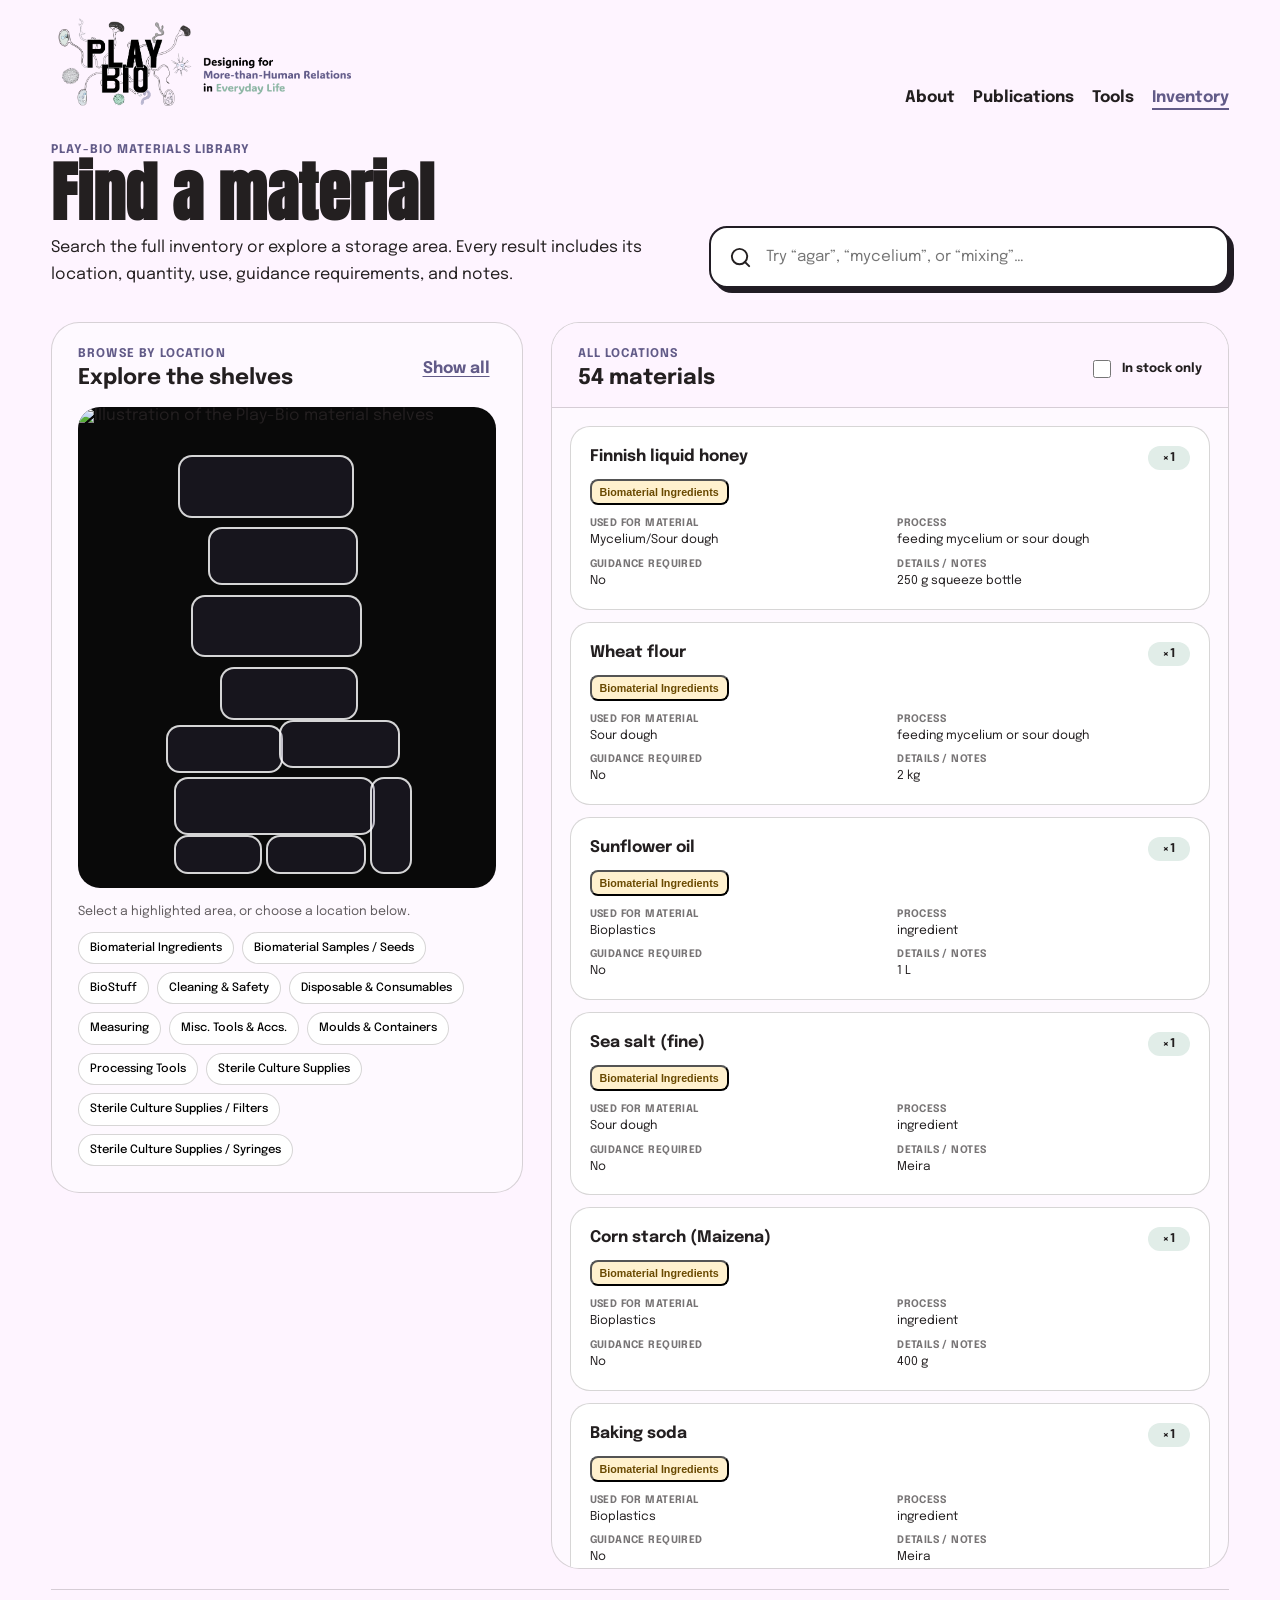
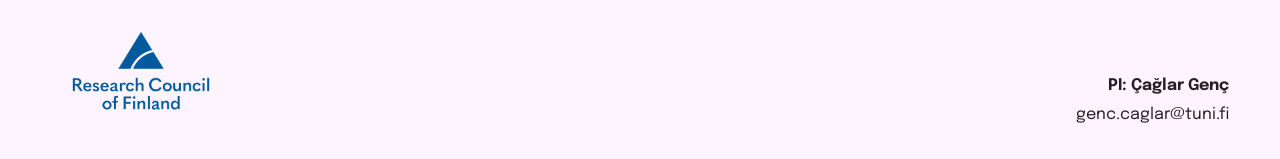
==== inventory.html @ c02df2cf "Added Inventory Added Inventory" ====
<!DOCTYPE html>
<html lang="en">
<head>
  <title>Material Inventory • Play-Bio</title>
  <meta charset="utf-8" />
  <meta name="viewport" content="width=device-width, initial-scale=1" />
  <meta name="description" content="Browse and search the Play-Bio biomaterials inventory by shelf, material, or process." />
  <link rel="stylesheet" href="assets/css/main.css" />
  <link rel="stylesheet" href="assets/css/inventory.css" />
  <link rel="preconnect" href="https://fonts.googleapis.com">
  <link rel="preconnect" href="https://fonts.gstatic.com" crossorigin>
  <link href="https://fonts.googleapis.com/css2?family=Epilogue:wght@400;500;700&family=Anton&display=swap" rel="stylesheet">
</head>
<body data-page="inventory">
  <section class="site-width header-container">
    <div class="logo logo--full">
      <a href="index.html" aria-label="Play-Bio home">
        <img src="images/Logo_with_text_transparent.png" alt="Play-Bio logo">
      </a>
    </div>
    <nav id="nav" class="nav">
      <a href="index.html">About</a>
      <a href="publications.html">Publications</a>
      <a href="tools.html">Tools</a>
      <a href="inventory.html" aria-current="page">Inventory</a>
    </nav>
  </section>

  <main class="site-width page-wrap inventory-page">
    <header class="inventory-hero">
      <div>
        <p class="inventory-eyebrow">Play-Bio materials library</p>
        <h1 class="section-title">Find a material</h1>
        <p class="section-intro">Search the full inventory or explore a storage area. Every result includes its location, quantity, use, guidance requirements, and notes.</p>
      </div>
      <label class="inventory-search">
        <span class="sr-only">Search inventory</span>
        <svg aria-hidden="true" viewBox="0 0 24 24"><path d="m21 21-4.6-4.6m2.6-5.4a8 8 0 1 1-16 0 8 8 0 0 1 16 0Z"/></svg>
        <input id="inventory-search" type="search" placeholder="Try “agar”, “mycelium”, or “mixing”…" autocomplete="off">
        <button id="inventory-clear" type="button" aria-label="Clear search">×</button>
      </label>
    </header>

    <div class="inventory-layout">
      <section class="shelf-browser" aria-labelledby="shelf-heading">
        <div class="panel-heading">
          <div>
            <p class="panel-kicker">Browse by location</p>
            <h2 id="shelf-heading">Explore the shelves</h2>
          </div>
          <button id="show-all" class="text-button" type="button">Show all</button>
        </div>

        <div class="shelf-map" id="shelf-map">
          <img src="images/Shelves_color.png" alt="Illustration of the Play-Bio material shelves">
          <div id="shelf-hotspots" class="shelf-hotspots" aria-label="Shelf areas"></div>
        </div>
        <p class="shelf-help">Select a highlighted area, or choose a location below.</p>
        <div id="shelf-filters" class="shelf-filters" aria-label="Filter by shelf or drawer"></div>
      </section>

      <section class="inventory-results" aria-labelledby="results-heading">
        <div class="panel-heading results-heading">
          <div>
            <p id="results-context" class="panel-kicker">All locations</p>
            <h2 id="results-heading"><span id="result-count">0</span> materials</h2>
          </div>
          <label class="availability-filter">
            <input id="in-stock-only" type="checkbox">
            <span>In stock only</span>
          </label>
        </div>
        <div id="inventory-list" class="inventory-list" aria-live="polite"></div>
        <noscript><p>Please enable JavaScript to browse the inventory.</p></noscript>
      </section>
    </div>
  </main>

  <section class="footer">
    <div class="site-width footer-container">
      <div class="footer-content footer-content--playbio">
        <div class="footer-box footer-box--logo"><img src="images/research-council-finland.png" alt="Research Council of Finland Logo"></div>
        <div class="footer-box footer-box--contact footer-box--right">
          <p><strong>PI: Çağlar Genç</strong></p>
          <p><a href="mailto:genc.caglar@tuni.fi">genc.caglar@tuni.fi</a></p>
        </div>
      </div>
    </div>
  </section>

  <script src="assets/js/inventory-data.js"></script>
  <script src="assets/js/inventory.js"></script>
</body>
</html>
---- assets/css/main.css ----
@import url('https://fonts.googleapis.com/css2?family=Epilogue:wght@400;500;700&display=swap');
@import url('https://fonts.googleapis.com/css2?family=Anton&display=swap');

:root{
  --primary-color:#625b88;
  --secondary-color:#e1ede8;
  --background-color:#fef4ff;
  --accent-color:#cce8f4;
  --green-card:#bfe0ce;
  --purple-card:#c8c3df;
  --text-color:#231f20;
  --line-color:rgba(35,31,32,.18);
  --site-width:min(1240px,92%);
}

*{box-sizing:border-box}
html,body{margin:0;padding:0}
body{
  background:var(--background-color);
  color:var(--text-color);
  font-family:'Epilogue',Arial,sans-serif;
}
a{color:inherit;text-decoration:none}
img{max-width:100%;display:block}

.site-width{
  width: min(1240px, 92%);
  margin-left: auto;
  margin-right: auto;
}
.section-width{
  width:100%;
}

.header-container{
  margin-top: 18px;
  margin-bottom: 8px;
  display: flex;
  justify-content: space-between;
  align-items: flex-end;
  gap: 32px;
  flex-wrap: wrap;
}
.header-container--home{
  align-items: flex-end;
}

.logo{height:auto}
.logo--full{width:min(300px,48vw)}
.logo--mark{width:min(260px,32vw)}
.logo img{width:100%;height:auto;display:block}

.nav{
  display:flex;
  justify-content:flex-end;
  align-items:flex-start;
  flex-wrap:wrap;
  gap:18px;
  padding-top:8px;
  margin-left:auto;
  text-align:right;
}
.nav--home{
  justify-content:flex-end;
  margin-bottom:18px;
}
.nav a{
  color:var(--text-color);
  text-decoration:none;
  font-weight:700;
  font-family:'Epilogue',Arial,sans-serif;
  position:relative;
}
.nav a:hover,
.nav a[aria-current="page"]{color:var(--primary-color)}
.nav a::after{
  content:"";
  position:absolute;
  left:0;
  bottom:-4px;
  width:100%;
  height:2px;
  background:currentColor;
  transform:scaleX(0);
  transform-origin:left center;
  transition:transform .2s ease;
}
.nav a:hover::after,
.nav a[aria-current="page"]::after{transform:scaleX(1)}

.home-intro{
  flex:1 1 540px;
  min-width:280px;
  padding-top:10px;
}
.home-intro__text{
  border-top: none;
  padding-top: 14px;
}
.home-intro__text p{
  color:var(--primary-color);
  margin: 0 0 12px;
  line-height: 1.7;
  font-size: 0.9rem;
  text-align: justify;
}
.home-copy{margin-top:0}
.info-container{
  width:100%;
  display:flex;
  justify-content:center;
  flex-wrap:wrap;
  margin:0;
}
.info-content{
  width:100%;
  justify-content:space-around;
  flex-wrap:wrap;
  display:flex;
}
.info-content--stacked{display:block}
.text{margin:1%;text-align:left}
.text--full{width:100%;margin:0}
.text p{
  font-size: 1rem;
  color: var(--text-color);
  margin-bottom: 1em;
  line-height: 1.85;
  text-align: justify;
}

.contact-strip{
  margin-top:10px;
}
.contact-strip__inner{
  display:flex;
  justify-content:space-between;
  align-items:center;
  gap:20px;
  flex-wrap:wrap;
  padding:10px 0 0;
}
.contact-email{font-size:1rem}
.social-link{
  display:inline-flex;
  align-items:center;
  gap:10px;
  font-weight:500;
}
.social-link__icon{
  width:26px;
  height:26px;
  border:2px solid var(--text-color);
  border-radius:8px;
  position:relative;
  display:inline-block;
}
.social-link__icon::before{
  content:"";
  position:absolute;
  width:10px;
  height:10px;
  border:2px solid var(--text-color);
  border-radius:50%;
  top:5px;
  left:5px;
}
.social-link__icon::after{
  content:"";
  position:absolute;
  width:4px;
  height:4px;
  border-radius:50%;
  background:var(--text-color);
  top:4px;
  right:4px;
}

.page-wrap{
  padding:20px 0;
}
.section-title{
  font-family:'Anton',Arial,sans-serif;
  font-size:2.4em;
  margin:16px 0;
  color:var(--text-color);
}
.section-title--scribble{
  font-size:2em;
  font-family:'Epilogue',Arial,sans-serif;
  font-weight:700;
  text-transform:none;
}
.section-intro{
  max-width:860px;
  line-height:1.7;
  margin:0 0 18px;
}

.recent-section{
  background:var(--accent-color);
  margin-top:18px;
  margin-bottom:30px;
  border-radius:28px;
  padding:12px 24px 18px;
}
.recent-carousel{
  position: relative;
  width: 100%;
}

.recent-carousel__viewport{
  overflow: hidden;
  width: 100%;
}
.recent-carousel__track{
  display:flex;
  transition:transform .35s ease;
}
.carousel-card{
  min-width: 100%;
  padding: 8px 44px 8px 16px;
}
.carousel-card__inner{
  background: transparent;
  border-radius: 24px;
  padding: 8px 0;
  display: grid;
  grid-template-columns: 35% 1fr;
  gap: 28px;
  align-items: center;
}
.carousel-card__thumb{
  width: 100%;
  aspect-ratio: 1 / 1;
  border-radius: 18px;
  overflow: hidden;
  background: #fff;
}
.carousel-card__thumb img{
  width:100%;
  height:100%;
  object-fit:cover;
}
.carousel-card__type{
  font-weight:700;
  color:var(--primary-color);
  margin-bottom:4px;
}
.carousel-card__title{
  margin:0 0 8px;
  font-size:1.2rem;
}
.carousel-card__text{
  margin:0 0 10px;
  line-height:1.6;
}
.carousel-arrow{
  position: absolute;
  top: 50%;
  transform: translateY(-50%);
  z-index: 2;
  width: 42px;
  height: 42px;
  border: none;
  border-radius: 50%;
  background: rgba(255,255,255,.92);
  color: var(--text-color);
  cursor: pointer;
  font-size: 1.5rem;
  box-shadow: 0 2px 10px rgba(0,0,0,.08);
}


.carousel-arrow--left{
  left: 8px;
}

.carousel-arrow--right{
  right: 8px;
}

.footer-container{
  margin: 0 auto;
  padding: 0;
}

.footer-content{
  width: 100%;
  display: flex;
  justify-content: space-between;
  align-items: flex-end;
  flex-wrap: wrap;
  gap: 24px;
  padding: 20px 0 28px;
  border-top: 1px solid var(--line-color);
}
.footer-box{
  margin: 0;
  text-align: left;
}
.footer-box--logo{flex:0 0 auto}
.footer-box--logo img{max-width:180px}
.footer-box--contact{flex:0 0 auto}
.footer-box--right{text-align:right}
.footer-box p{
  margin:.2em 0;
  line-height:1.6;
}

@media (max-width:900px){
  .carousel-card__inner{grid-template-columns:1fr}
}
@media (max-width:640px){
  .section-title{font-size:2em}
  .nav{gap:12px}
  .footer-box--right{text-align:left}
  .recent-section{padding-left:16px;padding-right:16px}
}

.text-link{
  color: var(--primary-color);
  text-decoration: underline;
  text-underline-offset: 2px;
}

.text-link:hover{
  opacity: 0.8;
}
.social-link{
  display: inline-flex;
  align-items: center;
  gap: 10px;
  font-weight: 500;
  transition: color 0.2s ease;
}

.social-link--instagram i{
  width: 34px;
  height: 34px;
  display: inline-flex;
  align-items: center;
  justify-content: center;
  border-radius: 50%;
  background: var(--text-color);
  color: var(--background-color);
  font-size: 1rem;
  line-height: 1;
  transition: background-color 0.2s ease, color 0.2s ease, transform 0.2s ease;
}

.social-link--instagram:hover{
  color: var(--primary-color);
}

.social-link--instagram:hover i{
  background: var(--primary-color);
  color: #fff;
  transform: translateY(-1px);
}
---- assets/css/inventory.css ----
:root{--inventory-orange:#f5a800;--inventory-ink:#211c24;--inventory-paper:#fffafc}
.sr-only{position:absolute;width:1px;height:1px;padding:0;margin:-1px;overflow:hidden;clip:rect(0,0,0,0);white-space:nowrap;border:0}
.inventory-page{padding-top:30px}
.inventory-hero{display:grid;grid-template-columns:minmax(0,1fr) minmax(320px,520px);gap:42px;align-items:end;margin-bottom:34px}
.inventory-eyebrow,.panel-kicker{margin:0 0 7px;color:var(--primary-color);font-size:.75rem;font-weight:700;letter-spacing:.09em;text-transform:uppercase}
.inventory-hero .section-title{margin:0 0 10px;font-size:clamp(2.5rem,5vw,4.8rem);line-height:.95}
.inventory-hero .section-intro{margin:0;max-width:680px}
.inventory-search{height:62px;display:flex;align-items:center;gap:12px;padding:0 18px;border:2px solid var(--inventory-ink);border-radius:18px;background:#fff;box-shadow:5px 5px 0 var(--inventory-ink)}
.inventory-search:focus-within{outline:3px solid var(--accent-color);outline-offset:3px}
.inventory-search svg{width:23px;fill:none;stroke:currentColor;stroke-width:2;stroke-linecap:round}
.inventory-search input{min-width:0;flex:1;border:0;outline:0;background:transparent;font:inherit;font-size:.95rem;color:inherit}
.inventory-search button{display:none;border:0;background:transparent;font-size:1.8rem;line-height:1;cursor:pointer;color:var(--primary-color)}
.inventory-search.has-value button{display:block}
.inventory-layout{display:grid;grid-template-columns:minmax(330px,.82fr) minmax(430px,1.18fr);gap:28px;align-items:start}
.shelf-browser,.inventory-results{border:1px solid var(--line-color);border-radius:28px;background:rgba(255,255,255,.48);overflow:hidden}
.panel-heading{display:flex;justify-content:space-between;align-items:center;gap:20px;padding:25px 26px 18px}
.panel-heading h2{margin:0;font-size:1.35rem}
.text-button{border:0;background:transparent;color:var(--primary-color);font:inherit;font-weight:700;cursor:pointer;text-decoration:underline;text-underline-offset:3px}
.shelf-map{position:relative;width:calc(100% - 52px);margin:0 26px;aspect-ratio:1778/2048;border-radius:22px;overflow:hidden;background:#090909}
.shelf-map>img{width:100%;height:100%;object-fit:cover}
.shelf-hotspots{position:absolute;inset:0}
.shelf-hotspot{position:absolute;border:2px solid rgba(255,255,255,.82);border-radius:14px;background:rgba(98,91,136,.16);cursor:pointer;transition:background .18s,box-shadow .18s,transform .18s}
.shelf-hotspot::after{content:attr(data-short);position:absolute;left:50%;top:50%;transform:translate(-50%,-50%);padding:5px 8px;border-radius:999px;background:rgba(35,31,32,.88);color:#fff;font:700 .63rem/1.1 'Epilogue',sans-serif;white-space:nowrap;opacity:0;transition:opacity .18s}
.shelf-hotspot:hover,.shelf-hotspot:focus-visible,.shelf-hotspot.is-active{background:rgba(204,232,244,.38);box-shadow:0 0 0 3px var(--inventory-orange);outline:0;transform:translateY(-2px)}
.shelf-hotspot:hover::after,.shelf-hotspot:focus-visible::after,.shelf-hotspot.is-active::after{opacity:1}
.shelf-help{margin:15px 26px 10px;font-size:.78rem;line-height:1.5;color:rgba(35,31,32,.72)}
.shelf-filters{display:flex;flex-wrap:wrap;gap:8px;padding:0 26px 26px}
.shelf-filter{border:1px solid var(--line-color);border-radius:999px;padding:8px 11px;background:#fff;font:500 .72rem/1.25 'Epilogue',sans-serif;cursor:pointer}
.shelf-filter:hover,.shelf-filter.is-active{border-color:var(--primary-color);background:var(--primary-color);color:#fff}
.results-heading{position:sticky;top:0;z-index:3;background:rgba(254,244,255,.96);border-bottom:1px solid var(--line-color);backdrop-filter:blur(10px)}
.availability-filter{display:flex;align-items:center;gap:8px;font-size:.78rem;font-weight:700;cursor:pointer}
.availability-filter input{width:18px;height:18px;accent-color:var(--primary-color)}
.inventory-list{display:grid;gap:12px;padding:18px;max-height:1160px;overflow:auto}
.inventory-card{padding:19px;border:1px solid var(--line-color);border-radius:20px;background:#fff;transition:border-color .2s,transform .2s}
.inventory-card:hover{border-color:var(--primary-color);transform:translateY(-1px)}
.inventory-card__top{display:flex;justify-content:space-between;gap:16px;align-items:flex-start}
.inventory-card h3{margin:0;font-size:1rem;line-height:1.35}
.quantity{flex:0 0 auto;min-width:42px;padding:6px 9px;border-radius:12px;background:var(--secondary-color);text-align:center;font-size:.75rem;font-weight:700}
.quantity.is-empty{background:#f1e3e3;color:#7d3939}
.location-pill{display:inline-flex;margin:9px 0 13px;padding:5px 8px;border-radius:8px;background:#fff1ce;color:#694900;font-size:.67rem;font-weight:700}
.inventory-card dl{display:grid;grid-template-columns:1fr 1fr;gap:10px 15px;margin:0}
.inventory-card dt{margin:0 0 3px;color:rgba(35,31,32,.62);font-size:.65rem;font-weight:700;letter-spacing:.04em;text-transform:uppercase}
.inventory-card dd{margin:0;font-size:.76rem;line-height:1.45}
.guidance-yes{color:#9a351e;font-weight:700}
.empty-state{padding:50px 25px;text-align:center}
.empty-state h3{margin:0 0 8px}.empty-state p{margin:0;line-height:1.6;color:rgba(35,31,32,.7)}
@media(max-width:960px){.inventory-hero,.inventory-layout{grid-template-columns:1fr}.inventory-hero{gap:24px}.shelf-map{max-width:600px;margin-left:auto;margin-right:auto}.inventory-results{min-height:400px}.inventory-list{max-height:none}}
@media(max-width:640px){.inventory-page{padding-top:18px}.inventory-search{height:56px;box-shadow:3px 3px 0 var(--inventory-ink)}.panel-heading{padding:20px 18px 15px}.shelf-map{width:calc(100% - 36px)}.shelf-help{margin-left:18px;margin-right:18px}.shelf-filters{padding:0 18px 20px}.inventory-list{padding:12px}.inventory-card dl{grid-template-columns:1fr}.availability-filter span{max-width:62px}.shelf-hotspot::after{font-size:.55rem}}
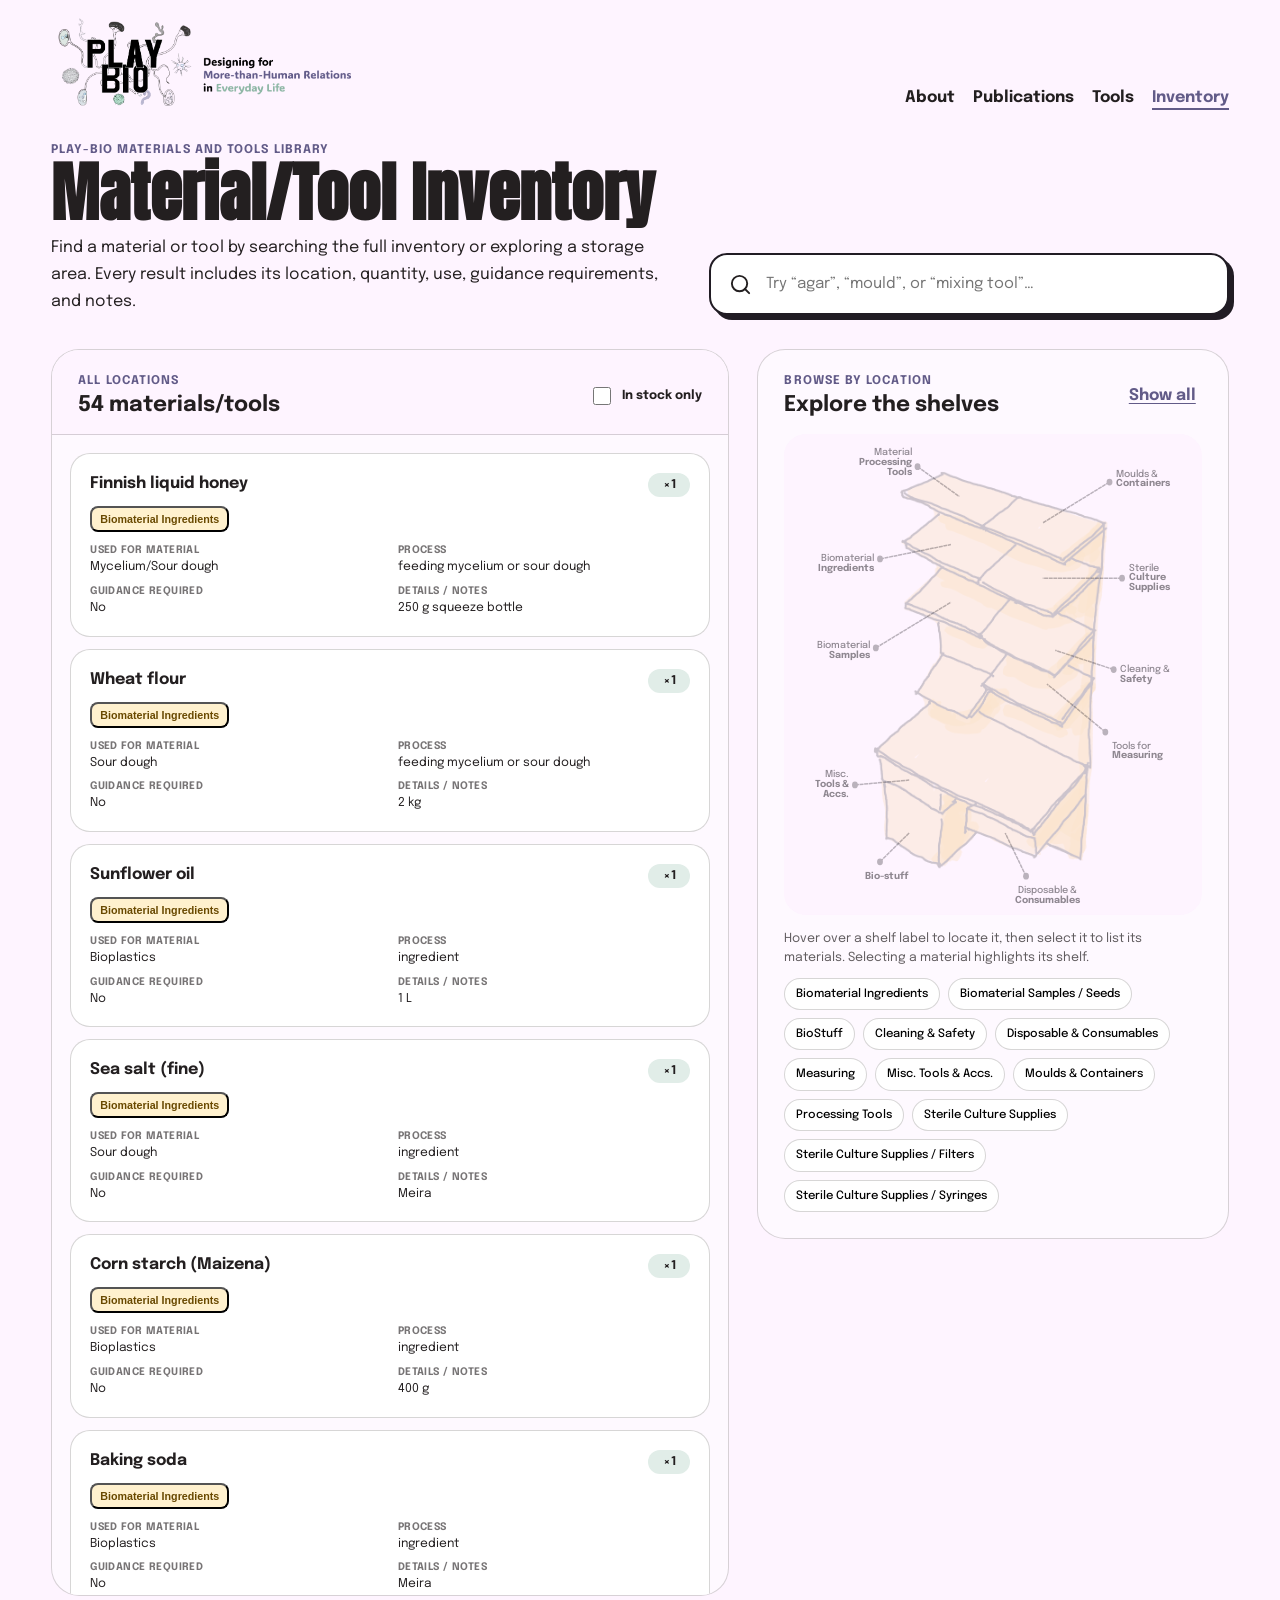
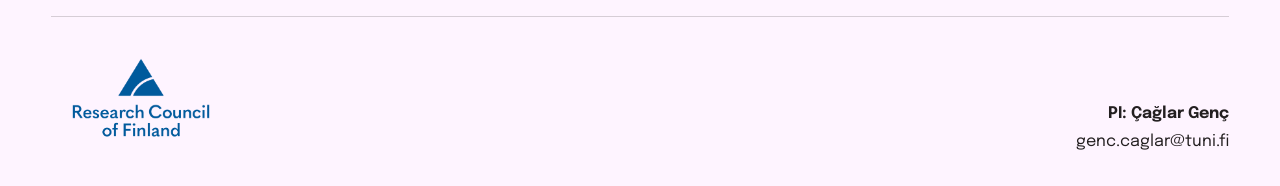
==== commit b628169e: "Inventory Finalized for now" ====
--- a/inventory.html
+++ b/inventory.html
@@ -1,12 +1,12 @@
 <!DOCTYPE html>
 <html lang="en">
 <head>
-  <title>Material Inventory • Play-Bio</title>
+  <title>Material/Tool Inventory • Play-Bio</title>
   <meta charset="utf-8" />
   <meta name="viewport" content="width=device-width, initial-scale=1" />
-  <meta name="description" content="Browse and search the Play-Bio biomaterials inventory by shelf, material, or process." />
+  <meta name="description" content="Find and browse Play-Bio materials and tools by name, shelf, use, or process." />
   <link rel="stylesheet" href="assets/css/main.css" />
-  <link rel="stylesheet" href="assets/css/inventory.css" />
+  <link rel="stylesheet" href="assets/css/inventory.css?v=8" />
   <link rel="preconnect" href="https://fonts.googleapis.com">
   <link rel="preconnect" href="https://fonts.gstatic.com" crossorigin>
   <link href="https://fonts.googleapis.com/css2?family=Epilogue:wght@400;500;700&family=Anton&display=swap" rel="stylesheet">
@@ -29,19 +29,34 @@
   <main class="site-width page-wrap inventory-page">
     <header class="inventory-hero">
       <div>
-        <p class="inventory-eyebrow">Play-Bio materials library</p>
-        <h1 class="section-title">Find a material</h1>
-        <p class="section-intro">Search the full inventory or explore a storage area. Every result includes its location, quantity, use, guidance requirements, and notes.</p>
+        <p class="inventory-eyebrow">Play-Bio materials and tools library</p>
+        <h1 class="section-title">Material/Tool Inventory</h1>
+        <p class="section-intro">Find a material or tool by searching the full inventory or exploring a storage area. Every result includes its location, quantity, use, guidance requirements, and notes.</p>
       </div>
       <label class="inventory-search">
-        <span class="sr-only">Search inventory</span>
+        <span class="sr-only">Search materials and tools</span>
         <svg aria-hidden="true" viewBox="0 0 24 24"><path d="m21 21-4.6-4.6m2.6-5.4a8 8 0 1 1-16 0 8 8 0 0 1 16 0Z"/></svg>
-        <input id="inventory-search" type="search" placeholder="Try “agar”, “mycelium”, or “mixing”…" autocomplete="off">
+        <input id="inventory-search" type="search" placeholder="Try “agar”, “mould”, or “mixing tool”…" autocomplete="off">
         <button id="inventory-clear" type="button" aria-label="Clear search">×</button>
       </label>
     </header>
 
     <div class="inventory-layout">
+      <section class="inventory-results" aria-labelledby="results-heading">
+        <div class="panel-heading results-heading">
+          <div>
+            <p id="results-context" class="panel-kicker">All locations</p>
+            <h2 id="results-heading"><span id="result-count">0</span> materials/tools</h2>
+          </div>
+          <label class="availability-filter">
+            <input id="in-stock-only" type="checkbox">
+            <span>In stock only</span>
+          </label>
+        </div>
+        <div id="inventory-list" class="inventory-list" aria-live="polite"></div>
+        <noscript><p>Please enable JavaScript to browse the inventory.</p></noscript>
+      </section>
+
       <section class="shelf-browser" aria-labelledby="shelf-heading">
         <div class="panel-heading">
           <div>
@@ -52,27 +67,25 @@
         </div>
 
         <div class="shelf-map" id="shelf-map">
-          <img src="images/Shelves_color.png" alt="Illustration of the Play-Bio material shelves">
+          <img class="shelf-image shelf-image--base" src="images/Shelves_color.png" alt="Illustration of the Play-Bio material shelves">
+          <svg class="shelf-image-veil" viewBox="0 0 100 100" preserveAspectRatio="none" aria-hidden="true">
+            <defs>
+              <filter id="shelf-spotlight-feather" x="-40%" y="-40%" width="180%" height="180%" color-interpolation-filters="sRGB">
+                <feGaussianBlur stdDeviation="4.5" />
+              </filter>
+              <mask id="shelf-spotlight-mask">
+                <rect width="100" height="100" fill="white" />
+                <g id="shelf-spotlight-circles" filter="url(#shelf-spotlight-feather)"></g>
+              </mask>
+            </defs>
+            <rect class="shelf-image-dimmer" width="100" height="100" mask="url(#shelf-spotlight-mask)" />
+          </svg>
           <div id="shelf-hotspots" class="shelf-hotspots" aria-label="Shelf areas"></div>
         </div>
-        <p class="shelf-help">Select a highlighted area, or choose a location below.</p>
+        <p class="shelf-help">Hover over a shelf label to locate it, then select it to list its materials. Selecting a material highlights its shelf.</p>
         <div id="shelf-filters" class="shelf-filters" aria-label="Filter by shelf or drawer"></div>
       </section>
 
-      <section class="inventory-results" aria-labelledby="results-heading">
-        <div class="panel-heading results-heading">
-          <div>
-            <p id="results-context" class="panel-kicker">All locations</p>
-            <h2 id="results-heading"><span id="result-count">0</span> materials</h2>
-          </div>
-          <label class="availability-filter">
-            <input id="in-stock-only" type="checkbox">
-            <span>In stock only</span>
-          </label>
-        </div>
-        <div id="inventory-list" class="inventory-list" aria-live="polite"></div>
-        <noscript><p>Please enable JavaScript to browse the inventory.</p></noscript>
-      </section>
     </div>
   </main>
 
@@ -89,6 +102,6 @@
   </section>
 
   <script src="assets/js/inventory-data.js"></script>
-  <script src="assets/js/inventory.js"></script>
+  <script src="assets/js/inventory.js?v=8"></script>
 </body>
 </html>
--- a/assets/css/inventory.css
+++ b/assets/css/inventory.css
@@ -11,18 +11,57 @@
 .inventory-search input{min-width:0;flex:1;border:0;outline:0;background:transparent;font:inherit;font-size:.95rem;color:inherit}
 .inventory-search button{display:none;border:0;background:transparent;font-size:1.8rem;line-height:1;cursor:pointer;color:var(--primary-color)}
 .inventory-search.has-value button{display:block}
-.inventory-layout{display:grid;grid-template-columns:minmax(330px,.82fr) minmax(430px,1.18fr);gap:28px;align-items:start}
+.inventory-layout{display:grid;grid-template-columns:minmax(430px,1.18fr) minmax(330px,.82fr);gap:28px;align-items:start}
 .shelf-browser,.inventory-results{border:1px solid var(--line-color);border-radius:28px;background:rgba(255,255,255,.48);overflow:hidden}
 .panel-heading{display:flex;justify-content:space-between;align-items:center;gap:20px;padding:25px 26px 18px}
 .panel-heading h2{margin:0;font-size:1.35rem}
 .text-button{border:0;background:transparent;color:var(--primary-color);font:inherit;font-weight:700;cursor:pointer;text-decoration:underline;text-underline-offset:3px}
-.shelf-map{position:relative;width:calc(100% - 52px);margin:0 26px;aspect-ratio:1778/2048;border-radius:22px;overflow:hidden;background:#090909}
-.shelf-map>img{width:100%;height:100%;object-fit:cover}
-.shelf-hotspots{position:absolute;inset:0}
-.shelf-hotspot{position:absolute;border:2px solid rgba(255,255,255,.82);border-radius:14px;background:rgba(98,91,136,.16);cursor:pointer;transition:background .18s,box-shadow .18s,transform .18s}
-.shelf-hotspot::after{content:attr(data-short);position:absolute;left:50%;top:50%;transform:translate(-50%,-50%);padding:5px 8px;border-radius:999px;background:rgba(35,31,32,.88);color:#fff;font:700 .63rem/1.1 'Epilogue',sans-serif;white-space:nowrap;opacity:0;transition:opacity .18s}
-.shelf-hotspot:hover,.shelf-hotspot:focus-visible,.shelf-hotspot.is-active{background:rgba(204,232,244,.38);box-shadow:0 0 0 3px var(--inventory-orange);outline:0;transform:translateY(-2px)}
-.shelf-hotspot:hover::after,.shelf-hotspot:focus-visible::after,.shelf-hotspot.is-active::after{opacity:1}
+.shelf-map{
+  position:relative;
+  width:calc(100% - 52px);
+  margin:0 26px;
+  aspect-ratio:1778/2048;
+  border-radius:22px;
+  overflow:hidden;
+  background:var(--background-color)
+}
+
+.shelf-image{
+  position:absolute;
+  inset:0;
+  width:100%;
+  height:100%;
+  object-fit:contain;
+  pointer-events:none
+}
+.shelf-image--base{opacity:1}
+.shelf-image-veil{
+  position:absolute;
+  z-index:1;
+  inset:0;
+  width:100%;
+  height:100%;
+  pointer-events:none;
+  opacity:1
+}
+.shelf-image-dimmer{
+  fill:rgb(254 244 255 / .8)
+}
+.shelf-hotspots{position:absolute;z-index:2;inset:0}
+.shelf-callout-lines{position:absolute;inset:0;width:100%;height:100%;overflow:visible;pointer-events:none}
+.shelf-callout-line{opacity:.3;transition:opacity .18s}
+.shelf-callout-line line{stroke:var(--inventory-ink);stroke-width:1.5;stroke-dasharray:4 .62;vector-effect:non-scaling-stroke}
+.shelf-callout-line circle{fill:var(--inventory-ink);vector-effect:non-scaling-stroke}
+.shelf-callout-label{position:absolute;z-index:2;max-width:25%;padding:2px;border:0;background:transparent;color:var(--inventory-ink);font:500 clamp(.3rem,.9vw,.6rem)/1.02 'Epilogue',sans-serif;opacity:.5;cursor:pointer;transition:opacity .18s;white-space:nowrap}
+.shelf-callout-label strong{font-weight:700}
+.shelf-callout-label.is-left{text-align:left;transform:translateY(-50%)}
+.shelf-callout-label.is-right{text-align:right;transform:translate(-100%,-50%)}
+.shelf-callout-label.is-center{text-align:center;transform:translate(-50%,-50%)}
+.shelf-hotspot{position:absolute;z-index:1;border:0;border-radius:10px;background:transparent;cursor:pointer;transition:background .18s,box-shadow .18s}
+.shelf-hotspot:hover,.shelf-hotspot:focus-visible,.shelf-hotspot.is-active{background:rgba(204,232,244,.18);box-shadow:0 0 0 2px rgba(33,28,36,.25);outline:0}
+.shelf-callout-label:hover,.shelf-callout-label:focus-visible,.shelf-callout-label.is-hovered,.shelf-callout-label.is-active,.shelf-callout-line.is-hovered,.shelf-callout-line.is-active{opacity:1}
+.shelf-callout-label:has(~ .shelf-hotspot:hover){opacity:1}
+.shelf-hotspots:has(.shelf-hotspot[data-area="0"]:hover) .shelf-callout-line[data-area="0"],.shelf-hotspots:has(.shelf-hotspot[data-area="1"]:hover) .shelf-callout-line[data-area="1"],.shelf-hotspots:has(.shelf-hotspot[data-area="2"]:hover) .shelf-callout-line[data-area="2"],.shelf-hotspots:has(.shelf-hotspot[data-area="3"]:hover) .shelf-callout-line[data-area="3"],.shelf-hotspots:has(.shelf-hotspot[data-area="4"]:hover) .shelf-callout-line[data-area="4"],.shelf-hotspots:has(.shelf-hotspot[data-area="5"]:hover) .shelf-callout-line[data-area="5"],.shelf-hotspots:has(.shelf-hotspot[data-area="6"]:hover) .shelf-callout-line[data-area="6"],.shelf-hotspots:has(.shelf-hotspot[data-area="7"]:hover) .shelf-callout-line[data-area="7"],.shelf-hotspots:has(.shelf-hotspot[data-area="8"]:hover) .shelf-callout-line[data-area="8"],.shelf-hotspots:has(.shelf-hotspot[data-area="9"]:hover) .shelf-callout-line[data-area="9"]{opacity:1}
 .shelf-help{margin:15px 26px 10px;font-size:.78rem;line-height:1.5;color:rgba(35,31,32,.72)}
 .shelf-filters{display:flex;flex-wrap:wrap;gap:8px;padding:0 26px 26px}
 .shelf-filter{border:1px solid var(--line-color);border-radius:999px;padding:8px 11px;background:#fff;font:500 .72rem/1.25 'Epilogue',sans-serif;cursor:pointer}
@@ -32,7 +71,7 @@
 .availability-filter input{width:18px;height:18px;accent-color:var(--primary-color)}
 .inventory-list{display:grid;gap:12px;padding:18px;max-height:1160px;overflow:auto}
 .inventory-card{padding:19px;border:1px solid var(--line-color);border-radius:20px;background:#fff;transition:border-color .2s,transform .2s}
-.inventory-card:hover{border-color:var(--primary-color);transform:translateY(-1px)}
+.inventory-card:hover,.inventory-card:focus-visible,.inventory-card.is-selected{border-color:var(--primary-color);transform:translateY(-1px);outline:0}
 .inventory-card__top{display:flex;justify-content:space-between;gap:16px;align-items:flex-start}
 .inventory-card h3{margin:0;font-size:1rem;line-height:1.35}
 .quantity{flex:0 0 auto;min-width:42px;padding:6px 9px;border-radius:12px;background:var(--secondary-color);text-align:center;font-size:.75rem;font-weight:700}
@@ -45,4 +84,4 @@
 .empty-state{padding:50px 25px;text-align:center}
 .empty-state h3{margin:0 0 8px}.empty-state p{margin:0;line-height:1.6;color:rgba(35,31,32,.7)}
 @media(max-width:960px){.inventory-hero,.inventory-layout{grid-template-columns:1fr}.inventory-hero{gap:24px}.shelf-map{max-width:600px;margin-left:auto;margin-right:auto}.inventory-results{min-height:400px}.inventory-list{max-height:none}}
-@media(max-width:640px){.inventory-page{padding-top:18px}.inventory-search{height:56px;box-shadow:3px 3px 0 var(--inventory-ink)}.panel-heading{padding:20px 18px 15px}.shelf-map{width:calc(100% - 36px)}.shelf-help{margin-left:18px;margin-right:18px}.shelf-filters{padding:0 18px 20px}.inventory-list{padding:12px}.inventory-card dl{grid-template-columns:1fr}.availability-filter span{max-width:62px}.shelf-hotspot::after{font-size:.55rem}}
+@media(max-width:640px){.inventory-page{padding-top:18px}.inventory-search{height:56px;box-shadow:3px 3px 0 var(--inventory-ink)}.panel-heading{padding:20px 18px 15px}.shelf-map{width:calc(100% - 36px)}.shelf-help{margin-left:18px;margin-right:18px}.shelf-filters{padding:0 18px 20px}.inventory-list{padding:12px}.inventory-card dl{grid-template-columns:1fr}.availability-filter span{max-width:62px}.shelf-callout-label{font-size:clamp(.38rem,1.65vw,.58rem)}}
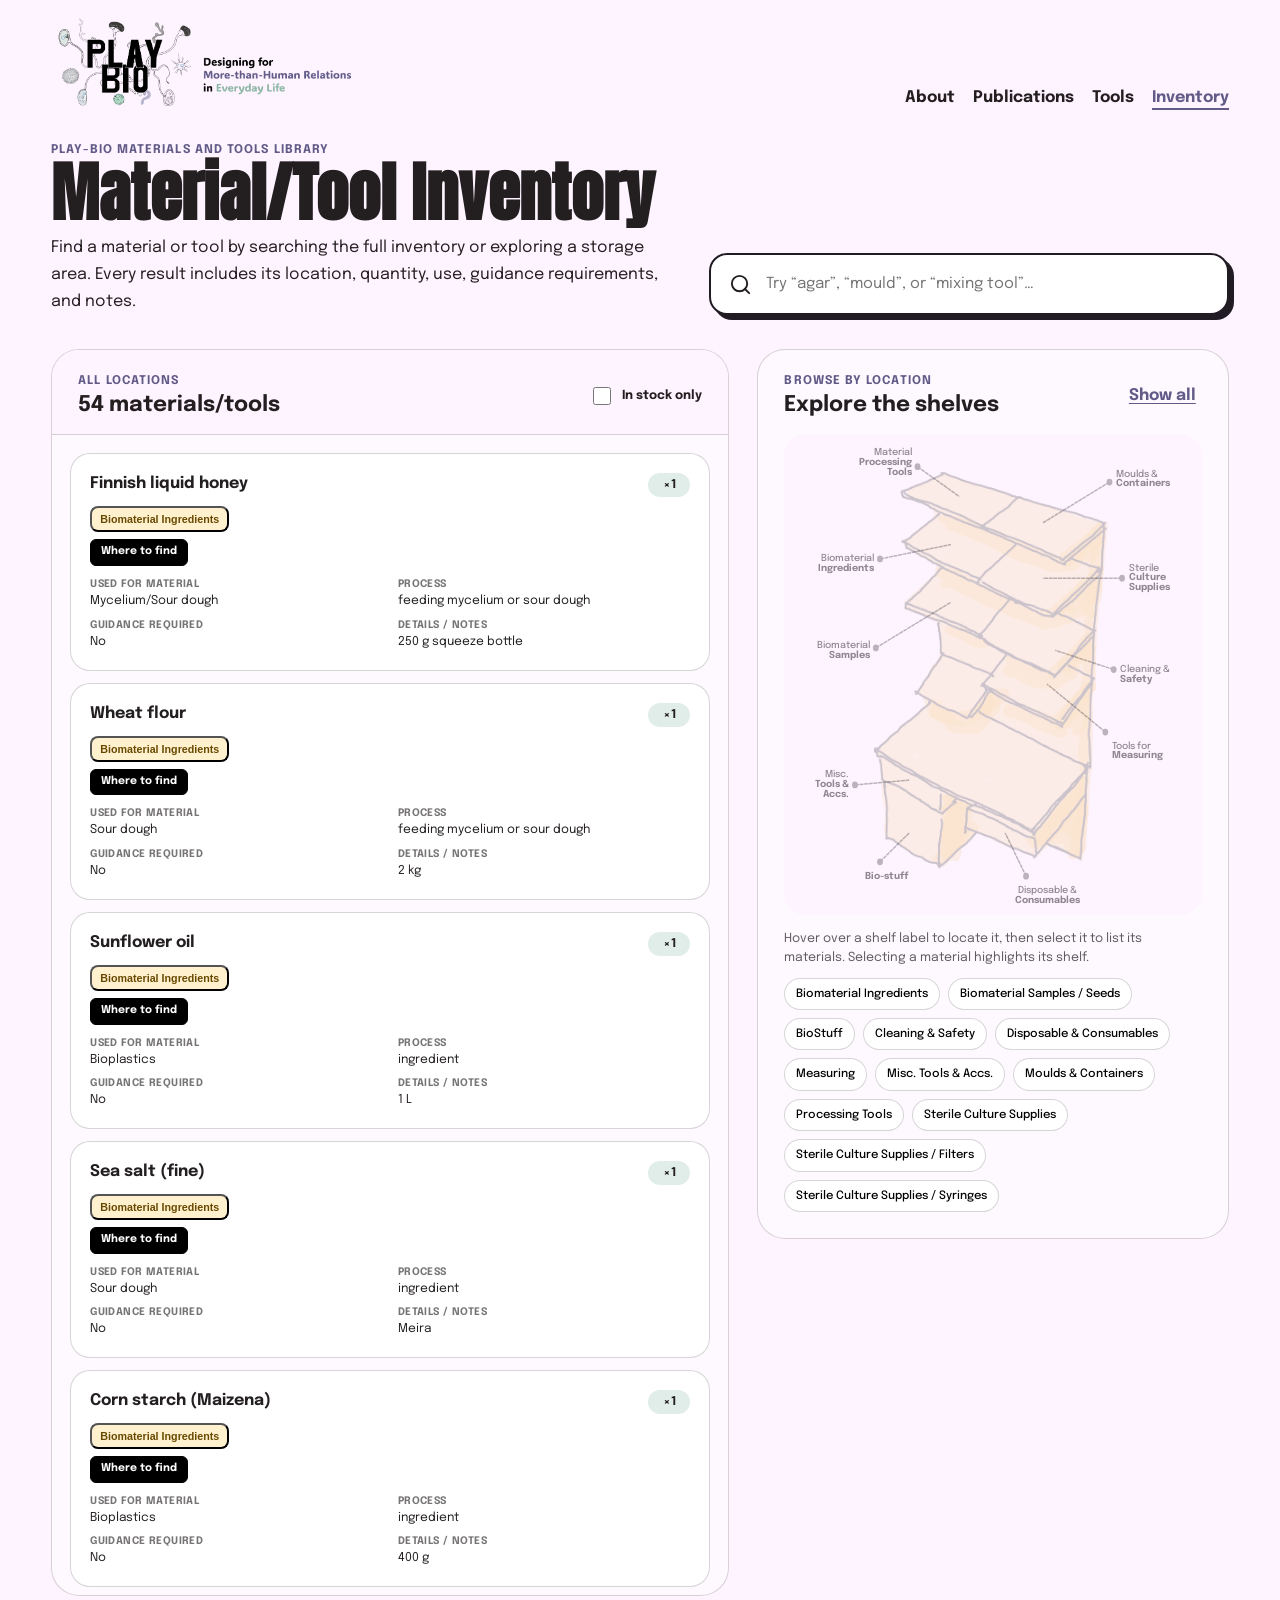
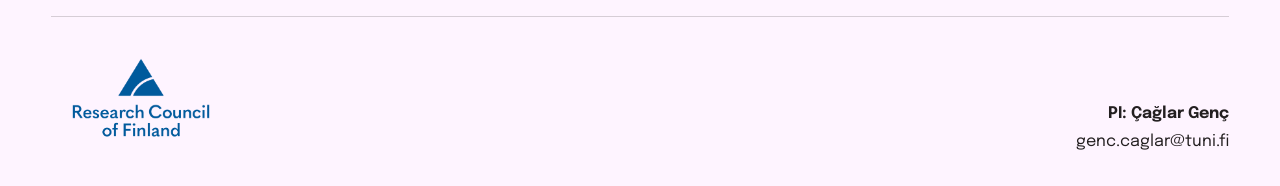
==== commit c0ff8011: "Inventory Update" ====
--- a/inventory.html
+++ b/inventory.html
@@ -6,7 +6,7 @@
   <meta name="viewport" content="width=device-width, initial-scale=1" />
   <meta name="description" content="Find and browse Play-Bio materials and tools by name, shelf, use, or process." />
   <link rel="stylesheet" href="assets/css/main.css" />
-  <link rel="stylesheet" href="assets/css/inventory.css?v=8" />
+  <link rel="stylesheet" href="assets/css/inventory.css?v=12" />
   <link rel="preconnect" href="https://fonts.googleapis.com">
   <link rel="preconnect" href="https://fonts.gstatic.com" crossorigin>
   <link href="https://fonts.googleapis.com/css2?family=Epilogue:wght@400;500;700&family=Anton&display=swap" rel="stylesheet">
@@ -102,6 +102,6 @@
   </section>
 
   <script src="assets/js/inventory-data.js"></script>
-  <script src="assets/js/inventory.js?v=8"></script>
+  <script src="assets/js/inventory.js?v=12"></script>
 </body>
 </html>
--- a/assets/css/inventory.css
+++ b/assets/css/inventory.css
@@ -76,12 +76,15 @@
 .inventory-card h3{margin:0;font-size:1rem;line-height:1.35}
 .quantity{flex:0 0 auto;min-width:42px;padding:6px 9px;border-radius:12px;background:var(--secondary-color);text-align:center;font-size:.75rem;font-weight:700}
 .quantity.is-empty{background:#f1e3e3;color:#7d3939}
-.location-pill{display:inline-flex;margin:9px 0 13px;padding:5px 8px;border-radius:8px;background:#fff1ce;color:#694900;font-size:.67rem;font-weight:700}
+.inventory-card__location{display:flex;flex-direction:column;align-items:flex-start;gap:7px;margin:9px 0 13px}
+.location-pill{display:inline-flex;padding:5px 8px;border-radius:8px;background:#fff1ce;color:#694900;font-size:.67rem;font-weight:700}
+.where-to-find{display:inline-flex;align-items:center;justify-content:center;flex:0 0 auto;border:1px solid #000;border-radius:6px;padding:6px 10px;background:#000;color:#fff;font:700 .67rem/1.2 'Epilogue',sans-serif;cursor:pointer;transition:background .18s,color .18s,transform .18s}
+.where-to-find:hover,.where-to-find:focus-visible{background:#242424;color:#fff;outline:0}
 .inventory-card dl{display:grid;grid-template-columns:1fr 1fr;gap:10px 15px;margin:0}
 .inventory-card dt{margin:0 0 3px;color:rgba(35,31,32,.62);font-size:.65rem;font-weight:700;letter-spacing:.04em;text-transform:uppercase}
 .inventory-card dd{margin:0;font-size:.76rem;line-height:1.45}
 .guidance-yes{color:#9a351e;font-weight:700}
 .empty-state{padding:50px 25px;text-align:center}
 .empty-state h3{margin:0 0 8px}.empty-state p{margin:0;line-height:1.6;color:rgba(35,31,32,.7)}
-@media(max-width:960px){.inventory-hero,.inventory-layout{grid-template-columns:1fr}.inventory-hero{gap:24px}.shelf-map{max-width:600px;margin-left:auto;margin-right:auto}.inventory-results{min-height:400px}.inventory-list{max-height:none}}
+@media(max-width:960px){.inventory-hero,.inventory-layout{grid-template-columns:1fr}.inventory-hero{gap:24px}.inventory-results{order:1;min-height:400px}.shelf-browser{order:2}.shelf-map{max-width:600px;margin-left:auto;margin-right:auto}.inventory-list{max-height:none}}
 @media(max-width:640px){.inventory-page{padding-top:18px}.inventory-search{height:56px;box-shadow:3px 3px 0 var(--inventory-ink)}.panel-heading{padding:20px 18px 15px}.shelf-map{width:calc(100% - 36px)}.shelf-help{margin-left:18px;margin-right:18px}.shelf-filters{padding:0 18px 20px}.inventory-list{padding:12px}.inventory-card dl{grid-template-columns:1fr}.availability-filter span{max-width:62px}.shelf-callout-label{font-size:clamp(.38rem,1.65vw,.58rem)}}
